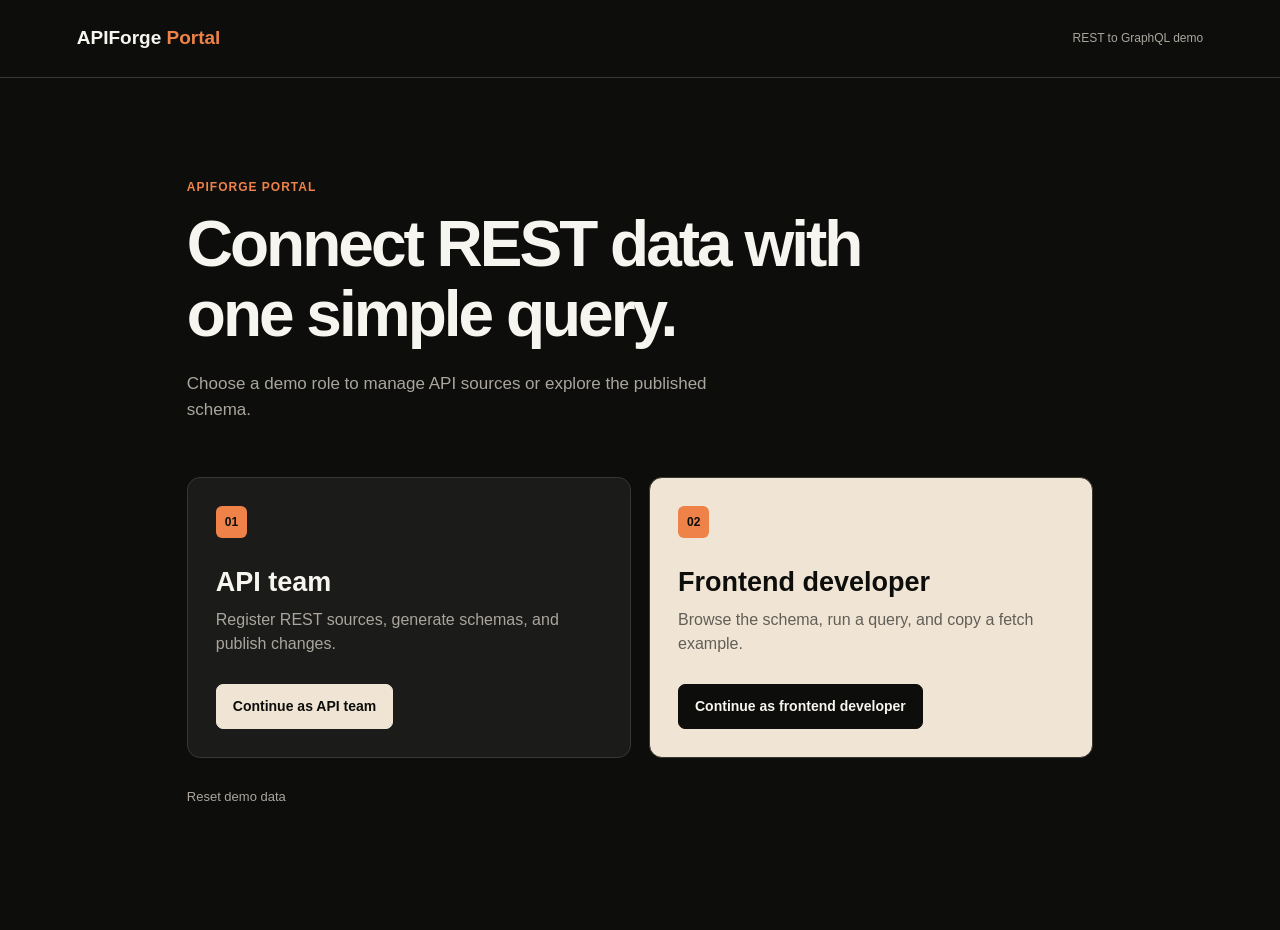
==== index.html @ 9990972a "Build APIForge Portal and query playground Add source management, schema publishing, and the REST qu" ====
<!DOCTYPE html>
<html lang="en">

<head>
    <!-- Basic page information and the shared beginner CSS file. -->
    <meta charset="UTF-8">
    <meta name="viewport" content="width=device-width, initial-scale=1.0">
    <title>APIForge Portal</title>
    <link rel="stylesheet" href="index.css?v=9">
</head>

<body class="login-page" data-page="login">
    <!-- Small brand header for the demo login screen. -->
    <header class="simple-header">
        <a class="logo" href="index.html">APIForge <span>Portal</span></a>
        <span class="header-note">REST to GraphQL demo</span>
    </header>

    <!-- Main role picker screen. -->
    <main class="login-main">
        <!-- Short product introduction. -->
        <section class="login-intro">
            <p class="page-label">APIForge Portal</p>
            <h1>Connect REST data with one simple query.</h1>
            <p>Choose a demo role to manage API sources or explore the published schema.</p>
        </section>

        <!-- These two cards are the two users described in the PRD. -->
        <section class="role-cards" aria-label="Choose a demo role">
            <!-- API team role card. -->
            <article class="role-card">
                <span class="card-number">01</span>
                <h2>API team</h2>
                <p>Register REST sources, generate schemas, and publish changes.</p>
                <button class="button" type="button" data-role="api">Continue as API team</button>
            </article>

            <!-- Frontend developer role card. -->
            <article class="role-card light-card">
                <span class="card-number">02</span>
                <h2>Frontend developer</h2>
                <p>Browse the schema, run a query, and copy a fetch example.</p>
                <button class="button dark-button" type="button" data-role="frontend">Continue as frontend developer</button>
            </article>
        </section>

        <!-- Reset is useful during a classroom demonstration. -->
        <button class="text-button" type="button" data-reset>Reset demo data</button>
        <p class="form-message" id="login-message" role="status" aria-live="polite" aria-atomic="true"></p>
    </main>

    <!-- The shared JavaScript starts the demo session after a role is selected. -->
    <script type="module" src="js/app.js?v=7"></script>
</body>

</html>
---- index.css ----
/* APIForge Portal uses simple CSS so every part is easy to explain. */

/* These colors are reused throughout the project. */
/* These named colors keep repeated values easy to change in one place. */
:root {
    --background: #0d0d0c;
    --surface: #1b1b19;
    --surface-light: #f0e5d4;
    --border: #3a3732;
    --text: #f7f5ef;
    --muted: #aaa69e;
    --orange: #ee8248;
    --green: #83bd86;
    --red: #e37c73;
    --panel-padding: 20px;
    --panel-gap: 16px;
}

/* Resets browser spacing and makes width calculations easier. */
* {
    box-sizing: border-box;
    margin: 0;
    padding: 0;
}

/* Sets the main background, text color, font, and line spacing. */
body {
    background: var(--background);
    color: var(--text);
    font-family: Arial, sans-serif;
    line-height: 1.5;
}

/* Removes the default underline from links. */
a {
    color: inherit;
    text-decoration: none;
}

/* Gives headings a simple and consistent type style. */
h1,
h2,
h3 {
    line-height: 1.1;
}

/* Makes buttons and form controls use the same font as the page. */
button,
input,
select,
textarea {
    font: inherit;
}

/* Makes keyboard focus easy to see. */
a:focus,
button:focus-visible,
input:focus,
select:focus,
textarea:focus {
    outline: 2px solid var(--orange);
    outline-offset: 3px;
}

/* Styles the brand name used in every header and sidebar. */
.logo {
    font-size: 19px;
    font-weight: bold;
}

/* Uses orange for the important brand word. */
.logo span,
.page-label,
.url,
.accent-text {
    color: var(--orange);
}

/* Styles the reusable cream action button. */
.button {
    background: var(--surface-light);
    border: 1px solid var(--surface-light);
    border-radius: 7px;
    color: var(--background);
    cursor: pointer;
    display: inline-block;
    font-size: 14px;
    font-weight: bold;
    padding: 11px 16px;
    text-align: center;
}

/* Changes the main button color when the user hovers over it. */
.button:hover {
    background: var(--orange);
    border-color: var(--orange);
}

/* Shows that an action is waiting for a result and cannot be repeated yet. */
.button:disabled {
    cursor: wait;
    opacity: 0.65;
}

/* Uses a dark button on a light card. */
.dark-button {
    background: var(--background);
    border-color: var(--background);
    color: var(--text);
}

/* Gives a secondary action a clear border without making it bright. */
.secondary-button {
    background: transparent;
    border-color: var(--border);
    color: var(--text);
}

/* Styles small links that do not need a filled button. */
.text-button {
    background: none;
    border: 0;
    color: var(--muted);
    cursor: pointer;
    font-size: 13px;
    padding: 4px 0;
}

/* Makes a text button orange when hovered. */
.text-button:hover {
    color: var(--orange);
}

/* Keeps two or more buttons on one line when there is room. */
.button-row {
    align-items: center;
    display: flex;
    flex-wrap: wrap;
    gap: 12px;
}

/* Styles the small orange label above main headings. */
.page-label {
    font-size: 12px;
    font-weight: bold;
    letter-spacing: 1px;
    margin-bottom: 13px;
    text-transform: uppercase;
}

/* Styles quiet supporting text used across the app. */
.small-text,
.header-note,
.sidebar-label {
    color: var(--muted);
    font-size: 12px;
}

/* Login screen */

/* Places the small login header at the top of the page. */
.simple-header {
    align-items: center;
    border-bottom: 1px solid var(--border);
    display: flex;
    justify-content: space-between;
    padding: 24px 6%;
}

/* Centers the login content and gives it comfortable space. */
.login-main {
    margin: auto;
    max-width: 1060px;
    padding: 100px 6% 120px;
}

/* Limits the login heading width for easy reading. */
.login-intro {
    max-width: 700px;
}

/* Styles the main login heading. */
.login-intro h1 {
    font-size: 64px;
    letter-spacing: -3px;
    margin-bottom: 22px;
}

/* Styles the login description. */
.login-intro > p:last-child {
    color: var(--muted);
    font-size: 17px;
    max-width: 560px;
}

/* Places the role cards next to each other. */
.role-cards {
    display: flex;
    gap: 18px;
    margin-top: 55px;
}

/* Styles each role card. */
.role-card {
    background: var(--surface);
    border: 1px solid var(--border);
    border-radius: 13px;
    padding: 28px;
    width: 50%;
}

/* Shows the light card variation for the second role. */
.light-card {
    background: var(--surface-light);
    color: var(--background);
}

/* Styles the small number on a role card. */
.card-number {
    background: var(--orange);
    border-radius: 6px;
    color: var(--background);
    display: inline-block;
    font-size: 12px;
    font-weight: bold;
    padding: 7px 9px;
}

/* Styles each role title. */
.role-card h2 {
    font-size: 27px;
    margin: 30px 0 10px;
}

/* Styles each role description. */
.role-card p {
    color: var(--muted);
    margin-bottom: 28px;
    min-height: 48px;
}

/* Makes description text readable on the light card. */
.light-card p {
    color: #625e57;
}

/* Places the reset link below the role cards. */
.login-main > .text-button {
    margin-top: 25px;
}

/* Gives form actions a clear place to show what happened. */
.form-message {
    font-size: 13px;
}

/* Keeps empty message areas out of the layout until needed. */
.form-message:empty {
    position: absolute;
}

/* Uses green for a completed action. */
.form-message.success {
    color: var(--green);
}

/* Uses red for an action the user needs to correct or retry. */
.form-message.error {
    color: var(--red);
}

/* Uses orange while an action is in progress or needs attention. */
.form-message.info {
    color: var(--orange);
}

/* Gives the query result a readable state label. */
.response-status {
    white-space: nowrap;
}

.response-status.success {
    color: var(--green);
}

.response-status.error {
    color: var(--red);
}

.response-status.warning,
.response-status.running {
    color: var(--orange);
}

/* App shell */

/* Places the sidebar and page content next to each other. */
.app-page {
    display: flex;
    min-height: 100vh;
}

/* Creates the fixed-width left sidebar. */
.sidebar {
    align-self: flex-start;
    border-right: 1px solid var(--border);
    display: flex;
    flex-direction: column;
    height: 100dvh;
    flex-shrink: 0;
    overflow: hidden;
    position: sticky;
    top: 0;
    transition: width 300ms cubic-bezier(.2, .85, .3, 1.06);
    width: 230px;
}

.sidebar-content {
    display: flex;
    flex: 1;
    flex-direction: column;
    min-height: 0;
    padding: 24px 18px 16px;
    width: 230px;
}

.sidebar-content .logo {
    align-self: flex-start;
    font-size: 16px;
    margin-right: 36px;
    white-space: nowrap;
}

.sidebar-toggle {
    background: var(--surface);
    border: 1px solid var(--border);
    border-radius: 6px;
    color: var(--muted);
    cursor: pointer;
    height: 34px;
    position: absolute;
    right: 15px;
    top: 18px;
    width: 34px;
    z-index: 1;
}

.sidebar-toggle svg {
    vertical-align: middle;
}

.sidebar-toggle:hover {
    color: var(--text);
}

.sidebar.collapsed {
    width: 66px;
}

.sidebar.collapsed .sidebar-content {
    visibility: hidden;
}

.side-nav [hidden] {
    display: none;
}

/* The selected role is plain text under the product name. */
.sidebar-role {
    color: var(--muted);
    font-size: 12px;
    margin-top: 4px;
}

/* Separates the page links from the logo. */
.side-nav {
    display: flex;
    flex-direction: column;
    gap: 4px;
    margin: 20px 0 12px;
    overflow-y: auto;
}

/* Labels the two navigation groups without making them interactive. */
.nav-group-label {
    color: var(--muted);
    font-size: 10px;
    letter-spacing: 1px;
    margin: 8px 12px 2px;
    text-transform: uppercase;
}

/* Styles each sidebar link. */
.side-nav a {
    align-items: center;
    border: 1px solid transparent;
    border-radius: 7px;
    color: var(--muted);
    display: flex;
    font-size: 14px;
    gap: 11px;
    min-height: 42px;
    padding: 9px 12px;
}

.side-nav a span {
    white-space: nowrap;
}

/* Highlights the current page and hovered links. */
.side-nav a:hover,
.side-nav a.active {
    background: var(--surface);
    border-color: var(--border);
    color: var(--text);
}

/* Keeps the simple page icons the same size and stroke weight. */
.nav-icon {
    flex: 0 0 18px;
    height: 18px;
    width: 18px;
}

.side-nav a.active .nav-icon,
.side-nav a:hover .nav-icon {
    color: var(--orange);
}

/* Pushes user controls to the bottom of the sidebar. */
.sidebar-bottom {
    border-top: 1px solid var(--border);
    margin-top: auto;
    padding-top: 8px;
}

/* Adds space between the user name and small actions. */
.sidebar-bottom .text-button,
.back-link {
    display: block;
    margin-top: 10px;
}

/* Styles the back link used by editor pages. */
.back-link {
    color: var(--muted);
    font-size: 13px;
}

/* Changes the back link color on hover. */
.back-link:hover {
    color: var(--text);
}

/* Gives every app page a readable maximum width. */
.page-content {
    margin: 0 auto;
    max-width: 1160px;
    min-width: 0;
    padding: 32px 32px 56px;
    width: 100%;
}

/* Keeps form pages narrower than data-heavy pages. */
.narrow-content {
    max-width: 1050px;
}

/* Aligns a page title and its main action. */
.page-heading,
.section-heading-row {
    align-items: center;
    display: flex;
    justify-content: space-between;
    gap: 12px;
}

/* Adds space below each page heading. */
.page-heading {
    margin-bottom: 24px;
}

.page-heading > .button {
    flex-shrink: 0;
}

/* Reduces the heading space on the endpoint editor. */
.compact-heading {
    margin-top: 25px;
}

/* Styles large page headings. */
.page-heading h1 {
    font-size: 36px;
    letter-spacing: -1.5px;
    margin-bottom: 10px;
}

/* Styles page heading descriptions. */
.page-heading p:last-child {
    color: var(--muted);
    max-width: 620px;
}

/* Search box */

/* Styles the reusable search field. */
.search-box {
    align-items: center;
    border: 1px solid var(--border);
    border-radius: 7px;
    color: var(--muted);
    display: flex;
    gap: 8px;
    margin-bottom: 28px;
    max-width: 430px;
    padding: 12px;
}

/* Makes the search symbol easy to see. */
.search-box span {
    font-size: 20px;
}

/* Makes the search input fill the box. */
.search-box input {
    background: transparent;
    border: 0;
    color: var(--text);
    outline: 0;
    width: 100%;
}

/* Keeps the search hint muted. */
.search-box input::placeholder {
    color: var(--muted);
}

/* Source cards */

/* Places registered sources in a simple responsive grid. */
.source-grid {
    display: grid;
    gap: var(--panel-gap);
    grid-template-columns: repeat(2, minmax(0, 1fr));
}

/* Styles one source card. */
.source-card {
    background: var(--surface);
    border: 1px solid var(--border);
    border-radius: 12px;
    min-width: 0;
    overflow-wrap: anywhere;
    padding: var(--panel-padding);
}

/* Highlights a source card on hover. */
.source-card:hover,
.version-card:hover,
.explorer-type:hover,
.saved-item:hover {
    border-color: var(--orange);
}

/* Aligns the source icon and sample label. */
.source-top,
.source-info {
    align-items: center;
    display: flex;
    justify-content: space-between;
}

/* Styles the source letter icon. */
.source-icon {
    align-items: center;
    background: var(--orange);
    border-radius: 7px;
    color: var(--background);
    display: flex;
    font-weight: bold;
    height: 38px;
    justify-content: center;
    width: 38px;
}

/* Styles quiet source status text. */
.sample {
    color: var(--muted);
    font-size: 12px;
}

/* Styles the source name. */
.source-card h2 {
    font-size: 24px;
    margin: 16px 0 4px;
}

/* Styles the source URL. */
.source-card .url {
    font-size: 14px;
}

/* Shows endpoint count and source mode. */
.source-info {
    border-top: 1px solid var(--border);
    color: var(--muted);
    font-size: 12px;
    gap: 14px;
    justify-content: flex-start;
    margin-top: 16px;
    padding-top: 12px;
}

/* Keeps source actions aligned at the bottom of a card. */
.source-actions {
    display: flex;
    flex-wrap: wrap;
    gap: 12px;
    margin-top: 16px;
}

/* Empty messages are quiet but still visible. */
.empty-message {
    color: var(--muted);
    font-size: 14px;
    margin-top: 8px;
}

/* Forms and code panels */

/* Styles a reusable content card for forms and tables. */
.form-card,
.code-card,
.version-card,
.explorer-type,
.saved-item {
    background: var(--surface);
    border: 1px solid var(--border);
    border-radius: 12px;
    margin-top: var(--panel-gap);
    min-width: 0;
    padding: var(--panel-padding);
}

/* Styles headings inside cards. */
.form-card h2,
.code-card h2 {
    font-size: 20px;
    margin-bottom: 12px;
}

.section-heading-row {
    margin-bottom: 12px;
}

.section-heading-row h2 {
    margin-bottom: 0;
}

#source-form > button,
#endpoint-form > .button-row,
.form-card > .form-message:not(:empty) {
    margin-top: 12px;
}

/* Creates a two-column form on wide screens. */
.form-grid {
    display: grid;
    gap: 17px;
    grid-template-columns: repeat(2, minmax(0, 1fr));
    margin-bottom: 17px;
}

/* Creates three small columns for endpoint details. */
.three-columns {
    grid-template-columns: 130px 1fr 1fr;
}

/* Styles labels and places their controls below them. */
label {
    color: var(--muted);
    display: block;
    font-size: 13px;
}

/* Styles text inputs, selects, and textareas. */
input,
select,
textarea {
    background: #11110f;
    border: 1px solid var(--border);
    border-radius: 6px;
    color: var(--text);
    display: block;
    margin-top: 7px;
    padding: 11px;
    width: 100%;
}

/* Lets users type larger JSON and GraphQL examples. */
textarea,
pre {
    font-family: "Courier New", monospace;
}

textarea {
    resize: vertical;
}

/* Keeps code blocks scrollable instead of breaking the layout. */
pre {
    background: #11110f;
    border: 1px solid var(--border);
    border-radius: 7px;
    color: #e8dfd1;
    line-height: 1.55;
    max-height: 520px;
    overflow: auto;
    padding: 18px;
    white-space: pre-wrap;
}

/* Makes the JSON and SDL cards share the available width. */
.two-column {
    display: grid;
    gap: var(--panel-gap);
    grid-template-columns: repeat(2, minmax(0, 1fr));
}

/* Shows small notes below a card title. */
.note-list {
    color: var(--muted);
    display: grid;
    gap: 8px;
    padding-left: 20px;
}

/* Gives each endpoint row a clear border. */
.endpoint-row,
.saved-item,
.call-row,
.control-row {
    border-bottom: 1px solid var(--border);
    padding: 14px 0;
}

/* Removes the bottom line from the last simple row. */
.endpoint-row:last-child,
.call-row:last-child,
.control-row:last-child {
    border-bottom: 0;
}

/* Aligns endpoint details and its edit button. */
.endpoint-row,
.saved-item,
.call-row {
    align-items: center;
    display: flex;
    gap: 15px;
    justify-content: space-between;
}

/* Styles endpoint method labels. */
.method {
    color: var(--green);
    font-size: 12px;
    font-weight: bold;
    min-width: 42px;
}

/* Makes endpoint path and resource text readable. */
.endpoint-details,
.saved-details {
    flex: 1;
    min-width: 0;
    overflow-wrap: anywhere;
}

.saved-item {
    padding: 12px;
}

/* Styles smaller endpoint information. */
.endpoint-details p,
.saved-details p {
    color: var(--muted);
    font-size: 12px;
    margin-top: 3px;
}

/* Displays schema review controls as simple rows. */
.type-control {
    border-top: 1px solid var(--border);
    padding: 18px 0;
}

/* Styles the type name in the review list. */
.type-control h3 {
    color: var(--orange);
    font-size: 16px;
    margin-bottom: 8px;
}

/* Aligns a field name, type, and actions. */
.control-row {
    align-items: center;
    display: flex;
    gap: 12px;
}

/* Lets the field name use most of the row. */
.control-row strong {
    flex: 1;
}

/* Styles hidden fields without deleting them from the review. */
.hidden-field {
    color: var(--muted);
    text-decoration: line-through;
}

/* Version cards */

/* Aligns version number and date. */
.version-card header {
    align-items: center;
    display: flex;
    flex-wrap: wrap;
    gap: 8px;
    justify-content: space-between;
}

/* Styles the version title. */
.version-card h2 {
    font-size: 23px;
}

/* Styles the version date. */
.version-date {
    color: var(--muted);
    font-size: 12px;
}

/* Styles the list of version changes. */
.change-list {
    color: var(--muted);
    display: grid;
    gap: 8px;
    margin-top: 20px;
    padding-left: 20px;
}

/* Explorer */

/* Gives each type its own readable section. */
.explorer-type {
    padding: 0;
    overflow: hidden;
}

/* Styles the type heading strip. */
.type-heading {
    align-items: center;
    background: #151513;
    display: flex;
    justify-content: space-between;
    padding: 18px 22px;
}

/* Styles the field table header and rows. */
.field-row {
    align-items: center;
    border-top: 1px solid var(--border);
    display: grid;
    gap: 15px;
    grid-template-columns: minmax(0, 1fr) minmax(0, 1fr) minmax(0, 1.4fr) auto;
    overflow-wrap: anywhere;
    padding: 12px var(--panel-padding);
}

/* Styles muted field information. */
.field-row span {
    color: var(--muted);
    font-size: 13px;
}

/* Playground */

.playground-heading {
    align-items: center;
    border-bottom: 1px solid var(--border);
    margin-bottom: 24px;
    padding-bottom: 20px;
}

.playground-heading h1 {
    font-size: 36px;
    letter-spacing: -1px;
    margin-bottom: 6px;
}

/* Places the query editor beside its response. */
.playground-grid {
    display: grid;
    gap: var(--panel-gap);
    grid-template-columns: repeat(2, minmax(0, 1fr));
}

.response-card {
    display: flex;
    flex-direction: column;
}

/* Keeps the query card aligned with the response card. */
.query-card,
.response-card {
    margin-top: 0;
}

/* Gives the query textarea a code-editor look without advanced CSS. */
.query-editor,
#query-response {
    background: #11110f;
    font-size: 14px;
    height: 300px;
    line-height: 1.55;
    margin-top: 0;
    padding: 12px;
}

#query-response {
    flex: 1 1 300px;
    max-height: none;
    overflow-wrap: anywhere;
}

#query-response .json-output {
    white-space: pre;
    overflow-wrap: normal;
}

.json-key {
    color: #a5c6fb;
}

.json-string {
    color: #a6d3a0;
}

.json-number {
    color: #e9bd87;
}

.json-literal {
    color: #d0b5ed;
}

.query-card button[type="submit"] {
    transition: background-color 120ms, transform 120ms;
}

.query-card button[type="submit"]:active:not(:disabled) {
    background: #d6bd9e;
    box-shadow: inset 0 2px 3px #0004;
    transform: translateY(2px);
}

.query-card input:focus,
.query-editor:focus {
    outline: 1px solid #858580;
    outline-offset: 1px;
}

/* Separates the query actions from the text editor. */
.query-card .button-row {
    margin-top: 12px;
}

/* Gives the secondary copy action its own row below the main buttons. */
.query-secondary-actions {
    margin-top: 12px;
}

/* Keeps the gateway note and result message away from the buttons. */
.query-card > .form-message:not(:empty),
#save-query-fields {
    margin-top: 8px;
}

/* Styles REST call details. */
.call-row {
    align-items: flex-start;
    flex-wrap: wrap;
}

.call-row:first-child {
    padding-top: 0;
}

.call-row:last-child {
    padding-bottom: 0;
}

.call-row > div {
    min-width: 0;
}

.call-request {
    align-items: baseline;
    display: flex;
    gap: 10px;
    margin-bottom: 3px;
}

.call-request code {
    color: #dce4f0;
    overflow-wrap: anywhere;
}

.call-separator {
    color: var(--muted);
}

.call-param {
    color: #a5c6fb;
}

.call-value {
    color: #e9bd87;
}

/* Styles successful and fallback call labels. */
.call-status {
    color: var(--green);
    font-size: 12px;
}

/* Tables */

/* Allows a wide table to scroll on a phone. */
.table-wrap {
    overflow-x: auto;
}

/* Makes the history table use all available space. */
table {
    border-collapse: collapse;
    min-width: 600px;
    width: 100%;
}

/* Styles table headings and cells. */
th,
td {
    border-bottom: 1px solid var(--border);
    padding: 14px 10px;
    text-align: left;
}

/* Keeps table headings quiet. */
th {
    color: var(--muted);
    font-size: 12px;
    font-weight: normal;
}

/* Small responsive layout */

/* Uses one column when there is not enough room for side-by-side panels. */
@media (max-width: 900px) {
    /* Turns the sidebar into a top navigation bar. */
    .app-page {
        display: block;
    }

    /* Reduces the sidebar height on tablets. */
    .sidebar,
    .sidebar.collapsed {
        border-bottom: 1px solid var(--border);
        border-right: 0;
        height: auto;
        min-height: auto;
        position: relative;
        width: 100%;
    }

    .sidebar-content {
        padding: 20px 16px 12px;
        width: 100%;
    }

    .sidebar.collapsed .sidebar-content {
        height: 82px;
        overflow: hidden;
    }

    /* Places the page links in a row on tablets. */
    .side-nav {
        flex-direction: row;
        flex-wrap: wrap;
        margin: 12px 0 8px;
    }

    .side-nav a {
        gap: 6px;
        min-height: 38px;
        padding: 6px 8px;
    }

    .nav-group-label {
        display: none;
    }

    /* Puts the user controls below the links. */
    .sidebar-bottom {
        align-items: center;
        display: flex;
        gap: 16px;
        margin-top: 0;
    }

    .sidebar-bottom .text-button,
    .sidebar-bottom .back-link {
        margin-top: 0;
    }

    /* Stacks the main product panels. */
    .two-column,
    .playground-grid,
    .source-grid {
        grid-template-columns: 1fr;
    }
}

@media (prefers-reduced-motion: reduce) {
    .sidebar,
    .query-card button[type="submit"] {
        transition: none;
    }

    .query-card button[type="submit"]:active:not(:disabled) {
        transform: none;
    }
}

/* Phone layout: stack cards and reduce text sizes. */
@media (max-width: 600px) {
    :root {
        --panel-padding: 16px;
        --panel-gap: 12px;
    }

    /* Reduces page padding on small screens. */
    .page-content,
    .login-main {
        padding-left: 16px;
        padding-right: 16px;
    }

    .page-content {
        padding-top: 24px;
    }

    /* Allows headings and actions to wrap naturally. */
    .page-heading,
    .simple-header {
        align-items: flex-start;
        flex-direction: column;
    }

    /* Makes the login heading fit a phone. */
    .login-intro h1 {
        font-size: 45px;
        letter-spacing: -2px;
    }

    /* Stacks the role cards. */
    .role-cards,
    .form-grid {
        flex-direction: column;
        grid-template-columns: 1fr;
    }

    /* Makes each role card use the full width. */
    .role-card {
        width: 100%;
    }

    /* Makes page headings smaller on phones. */
    .page-heading h1 {
        font-size: 30px;
    }

    /* Stacks endpoint row information when necessary. */
    .endpoint-row,
    .saved-item {
        align-items: flex-start;
        flex-wrap: wrap;
    }

    /* Gives each field row fewer columns on phones. */
    .field-row {
        grid-template-columns: repeat(2, minmax(0, 1fr));
    }

    /* Makes the last field detail use the whole row. */
    .field-row span:nth-child(3) {
        grid-column: 1 / -1;
    }

    /* Lets the endpoint form use one column on phones. */
    .three-columns {
        grid-template-columns: 1fr;
    }

    /* Keeps schema review rows readable on phones. */
    .control-row {
        align-items: flex-start;
        flex-wrap: wrap;
    }
}
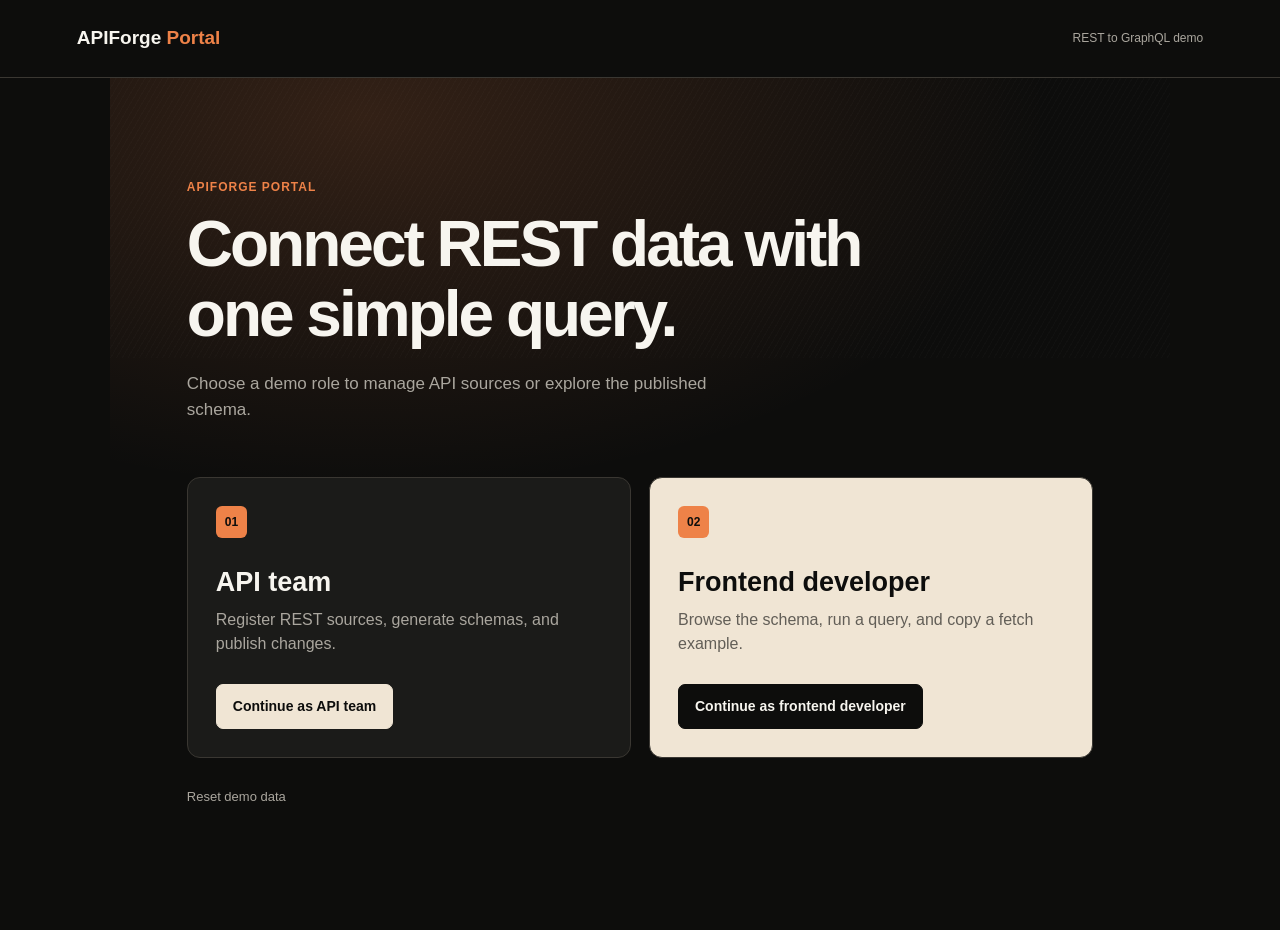
==== commit f9e63eb0: "Add a subtle glow to the landing page" ====
--- a/index.html
+++ b/index.html
@@ -6,7 +6,7 @@
     <meta charset="UTF-8">
     <meta name="viewport" content="width=device-width, initial-scale=1.0">
     <title>APIForge Portal</title>
-    <link rel="stylesheet" href="index.css?v=9">
+    <link rel="stylesheet" href="index.css?v=10">
 </head>
 
 <body class="login-page" data-page="login">
--- a/index.css
+++ b/index.css
@@ -169,6 +169,10 @@
 
 /* Centers the login content and gives it comfortable space. */
 .login-main {
+    /* Warm light at the top with a faint texture underneath. */
+    background:
+        radial-gradient(ellipse at 24% 8%, #ee82482b, transparent 60%) top / 100% 480px no-repeat,
+        repeating-linear-gradient(120deg, #ffffff04 0 1px, transparent 1px 5px) top / 100% 280px no-repeat;
     margin: auto;
     max-width: 1060px;
     padding: 100px 6% 120px;
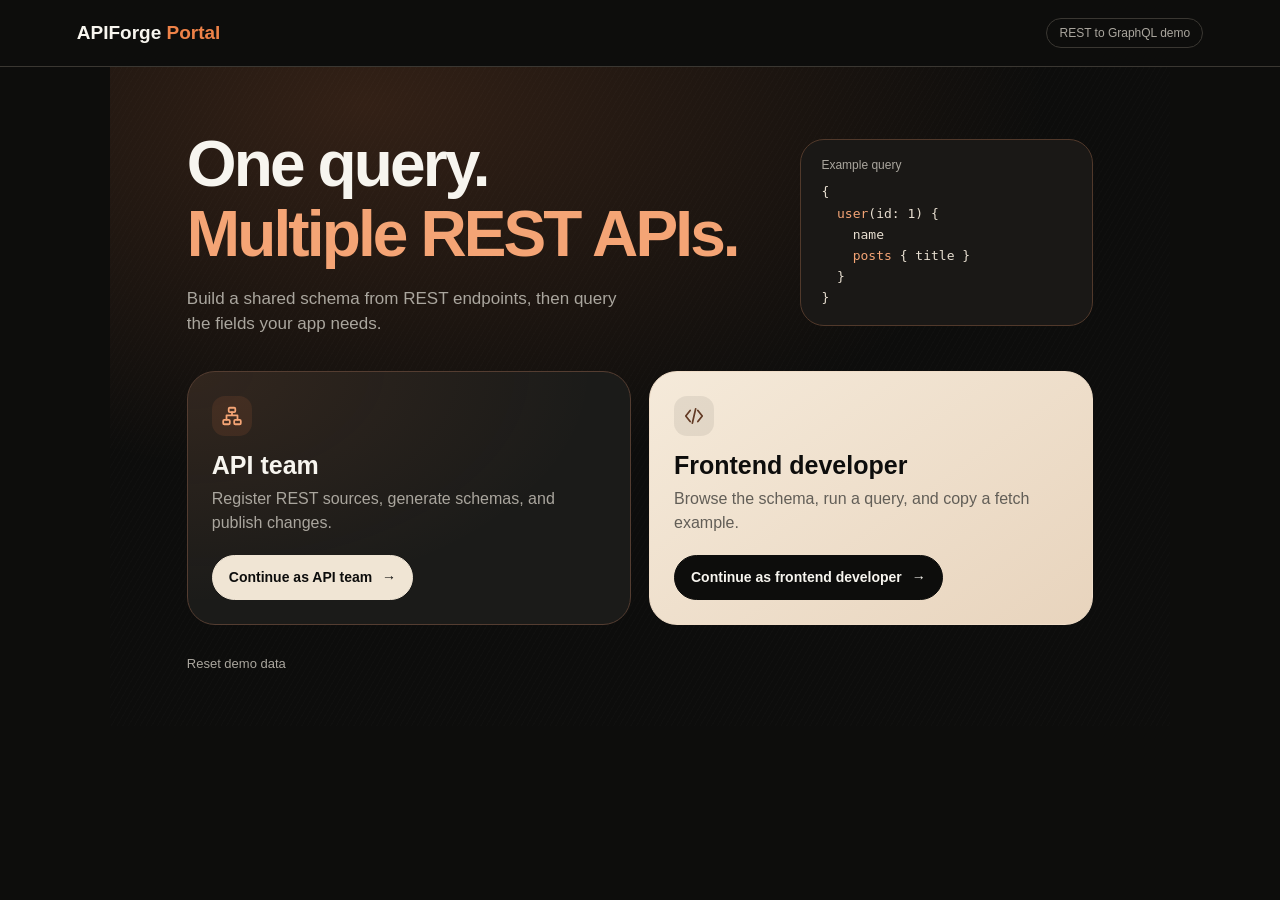
==== commit 6925ee98: "Refine landing hero and role cards" ====
--- a/index.html
+++ b/index.html
@@ -6,7 +6,7 @@
     <meta charset="UTF-8">
     <meta name="viewport" content="width=device-width, initial-scale=1.0">
     <title>APIForge Portal</title>
-    <link rel="stylesheet" href="index.css?v=10">
+    <link rel="stylesheet" href="index.css?v=11">
 </head>
 
 <body class="login-page" data-page="login">
@@ -20,27 +20,37 @@
     <main class="login-main">
         <!-- Short product introduction. -->
         <section class="login-intro">
-            <p class="page-label">APIForge Portal</p>
-            <h1>Connect REST data with one simple query.</h1>
-            <p>Choose a demo role to manage API sources or explore the published schema.</p>
+            <div>
+                <h1>One query.<br><span>Multiple REST APIs.</span></h1>
+                <p>Build a shared schema from REST endpoints, then query the fields your app needs.</p>
+            </div>
+            <figure class="hero-example">
+                <figcaption>Example query</figcaption>
+                <pre><code>{
+  <span>user</span>(id: 1) {
+    name
+    <span>posts</span> { title }
+  }
+}</code></pre>
+            </figure>
         </section>
 
         <!-- These two cards are the two users described in the PRD. -->
         <section class="role-cards" aria-label="Choose a demo role">
             <!-- API team role card. -->
             <article class="role-card">
-                <span class="card-number">01</span>
+                <svg class="role-icon" aria-hidden="true"><use href="nav-icons.svg#schema"></use></svg>
                 <h2>API team</h2>
                 <p>Register REST sources, generate schemas, and publish changes.</p>
-                <button class="button" type="button" data-role="api">Continue as API team</button>
+                <button class="button" type="button" data-role="api">Continue as API team <span aria-hidden="true">→</span></button>
             </article>
 
             <!-- Frontend developer role card. -->
             <article class="role-card light-card">
-                <span class="card-number">02</span>
+                <svg class="role-icon" aria-hidden="true"><use href="nav-icons.svg#playground"></use></svg>
                 <h2>Frontend developer</h2>
                 <p>Browse the schema, run a query, and copy a fetch example.</p>
-                <button class="button dark-button" type="button" data-role="frontend">Continue as frontend developer</button>
+                <button class="button dark-button" type="button" data-role="frontend">Continue as frontend developer <span aria-hidden="true">→</span></button>
             </article>
         </section>
 
--- a/index.css
+++ b/index.css
@@ -164,7 +164,13 @@
     border-bottom: 1px solid var(--border);
     display: flex;
     justify-content: space-between;
-    padding: 24px 6%;
+    padding: 18px 6%;
+}
+
+.simple-header .header-note {
+    border: 1px solid var(--border);
+    border-radius: 999px;
+    padding: 5px 12px;
 }
 
 /* Centers the login content and gives it comfortable space. */
@@ -172,75 +178,125 @@
     /* Warm light at the top with a faint texture underneath. */
     background:
         radial-gradient(ellipse at 24% 8%, #ee82482b, transparent 60%) top / 100% 480px no-repeat,
-        repeating-linear-gradient(120deg, #ffffff04 0 1px, transparent 1px 5px) top / 100% 280px no-repeat;
+        repeating-linear-gradient(120deg, #ffffff03 0 1px, transparent 1px 5px);
     margin: auto;
     max-width: 1060px;
-    padding: 100px 6% 120px;
-}
-
-/* Limits the login heading width for easy reading. */
+    padding: 62px 6% 48px;
+}
+
+/* Keeps the example beside the introduction when there is room. */
 .login-intro {
-    max-width: 700px;
+    align-items: center;
+    display: grid;
+    gap: 28px;
+    grid-template-columns: minmax(0, 2fr) minmax(0, 1fr);
 }
 
 /* Styles the main login heading. */
 .login-intro h1 {
-    font-size: 64px;
-    letter-spacing: -3px;
-    margin-bottom: 22px;
+    font-size: clamp(36px, 5.7vw, 64px);
+    letter-spacing: -0.045em;
+    margin-bottom: 16px;
+}
+
+.login-intro h1 span {
+    color: #f4a475;
 }
 
 /* Styles the login description. */
-.login-intro > p:last-child {
+.login-intro p {
     color: var(--muted);
     font-size: 17px;
-    max-width: 560px;
+    max-width: 440px;
+}
+
+.hero-example {
+    background: #1a1816;
+    border: 1px solid #51392b;
+    border-radius: 24px;
+    min-width: 0;
+    padding: 16px 20px;
+}
+
+.hero-example figcaption {
+    color: var(--muted);
+    font-size: 12px;
+    margin-bottom: 8px;
+}
+
+.hero-example pre {
+    background: none;
+    border: 0;
+    font-size: 13px;
+    padding: 0;
+    white-space: pre;
+}
+
+.hero-example code span {
+    color: #f4a475;
 }
 
 /* Places the role cards next to each other. */
 .role-cards {
     display: flex;
     gap: 18px;
-    margin-top: 55px;
+    margin-top: 34px;
 }
 
 /* Styles each role card. */
 .role-card {
-    background: var(--surface);
-    border: 1px solid var(--border);
-    border-radius: 13px;
-    padding: 28px;
-    width: 50%;
+    background: radial-gradient(ellipse at top left, #ee82481c, transparent 65%), var(--surface);
+    border: 1px solid #543d31;
+    border-radius: 28px;
+    display: flex;
+    flex: 1;
+    flex-direction: column;
+    min-width: 0;
+    padding: 24px;
 }
 
 /* Shows the light card variation for the second role. */
 .light-card {
-    background: var(--surface-light);
+    background: linear-gradient(145deg, #f5eada, #e8d4bd);
+    border-color: #f0ddc8;
     color: var(--background);
 }
 
-/* Styles the small number on a role card. */
-.card-number {
-    background: var(--orange);
-    border-radius: 6px;
-    color: var(--background);
-    display: inline-block;
-    font-size: 12px;
-    font-weight: bold;
-    padding: 7px 9px;
+.role-icon {
+    background: #ee82481a;
+    border-radius: 13px;
+    color: #f4a475;
+    height: 40px;
+    padding: 9px;
+    width: 40px;
+}
+
+.light-card .role-icon {
+    background: #0d0d0c12;
+    color: #633b25;
 }
 
 /* Styles each role title. */
 .role-card h2 {
-    font-size: 27px;
-    margin: 30px 0 10px;
+    font-size: 25px;
+    margin: 16px 0 8px;
 }
 
 /* Styles each role description. */
 .role-card p {
     color: var(--muted);
-    margin-bottom: 28px;
-    min-height: 48px;
+    margin-bottom: 20px;
+}
+
+.role-card .button {
+    align-self: flex-start;
+    border-radius: 999px;
+    margin-top: auto;
+    text-align: left;
+}
+
+.role-card .button span {
+    margin-left: 6px;
 }
 
 /* Makes description text readable on the light card. */
@@ -1174,10 +1230,17 @@
         flex-direction: column;
     }
 
-    /* Makes the login heading fit a phone. */
-    .login-intro h1 {
-        font-size: 45px;
-        letter-spacing: -2px;
+    .login-main {
+        padding-top: 30px;
+    }
+
+    .login-intro {
+        gap: 18px;
+        grid-template-columns: minmax(0, 1fr);
+    }
+
+    .role-cards {
+        margin-top: 20px;
     }
 
     /* Stacks the role cards. */
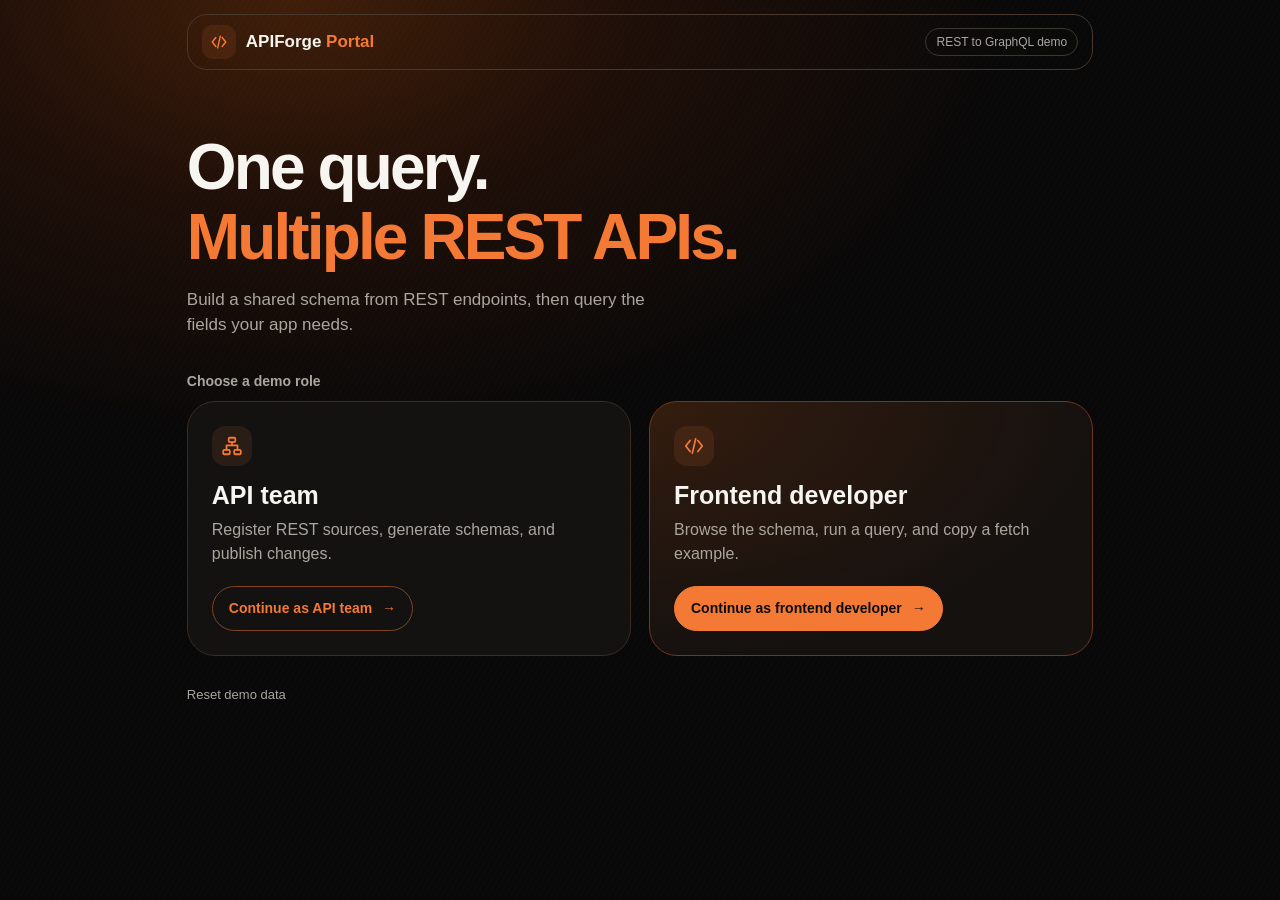
==== commit 99ed5681: "Polish landing page colors and hierarchy" ====
--- a/index.html
+++ b/index.html
@@ -6,51 +6,46 @@
     <meta charset="UTF-8">
     <meta name="viewport" content="width=device-width, initial-scale=1.0">
     <title>APIForge Portal</title>
-    <link rel="stylesheet" href="index.css?v=11">
+    <link rel="stylesheet" href="index.css?v=20">
 </head>
 
 <body class="login-page" data-page="login">
     <!-- Small brand header for the demo login screen. -->
     <header class="simple-header">
-        <a class="logo" href="index.html">APIForge <span>Portal</span></a>
-        <span class="header-note">REST to GraphQL demo</span>
+        <div class="header-bar">
+            <a class="logo" href="index.html">
+                <svg class="brand-mark" width="34" height="34" aria-hidden="true"><use href="nav-icons.svg#playground"></use></svg>
+                <strong>APIForge <span>Portal</span></strong>
+            </a>
+            <span class="header-note">REST to GraphQL demo</span>
+        </div>
     </header>
 
     <!-- Main role picker screen. -->
     <main class="login-main">
         <!-- Short product introduction. -->
         <section class="login-intro">
-            <div>
-                <h1>One query.<br><span>Multiple REST APIs.</span></h1>
-                <p>Build a shared schema from REST endpoints, then query the fields your app needs.</p>
-            </div>
-            <figure class="hero-example">
-                <figcaption>Example query</figcaption>
-                <pre><code>{
-  <span>user</span>(id: 1) {
-    name
-    <span>posts</span> { title }
-  }
-}</code></pre>
-            </figure>
+            <h1>One query.<br><span>Multiple REST APIs.</span></h1>
+            <p>Build a shared schema from REST endpoints, then query the fields your app needs.</p>
         </section>
 
         <!-- These two cards are the two users described in the PRD. -->
-        <section class="role-cards" aria-label="Choose a demo role">
+        <h2 class="role-picker-title" id="role-picker-title">Choose a demo role</h2>
+        <section class="role-cards" aria-labelledby="role-picker-title">
             <!-- API team role card. -->
             <article class="role-card">
                 <svg class="role-icon" aria-hidden="true"><use href="nav-icons.svg#schema"></use></svg>
-                <h2>API team</h2>
+                <h3>API team</h3>
                 <p>Register REST sources, generate schemas, and publish changes.</p>
-                <button class="button" type="button" data-role="api">Continue as API team <span aria-hidden="true">→</span></button>
+                <button class="button secondary-button" type="button" data-role="api">Continue as API team <span aria-hidden="true">→</span></button>
             </article>
 
             <!-- Frontend developer role card. -->
-            <article class="role-card light-card">
+            <article class="role-card featured-role">
                 <svg class="role-icon" aria-hidden="true"><use href="nav-icons.svg#playground"></use></svg>
-                <h2>Frontend developer</h2>
+                <h3>Frontend developer</h3>
                 <p>Browse the schema, run a query, and copy a fetch example.</p>
-                <button class="button dark-button" type="button" data-role="frontend">Continue as frontend developer <span aria-hidden="true">→</span></button>
+                <button class="button" type="button" data-role="frontend">Continue as frontend developer <span aria-hidden="true">→</span></button>
             </article>
         </section>
 
--- a/index.css
+++ b/index.css
@@ -102,13 +102,6 @@
     opacity: 0.65;
 }
 
-/* Uses a dark button on a light card. */
-.dark-button {
-    background: var(--background);
-    border-color: var(--background);
-    color: var(--text);
-}
-
 /* Gives a secondary action a clear border without making it bright. */
 .secondary-button {
     background: transparent;
@@ -158,95 +151,101 @@
 
 /* Login screen */
 
+.login-page {
+    --landing-orange: hsl(21.2 90% 58.4%);
+    min-height: 100vh;
+    /* Both highlights fade into the page background. */
+    background:
+        repeating-linear-gradient(120deg, #ffffff03 0 1px, transparent 1px 5px),
+        radial-gradient(ellipse 740px 450px at 23% 0, hsl(23 90% 50% / 0.24), hsl(18 90% 33% / 0.15) 46%, transparent 100%),
+        #080808;
+}
+
+.login-page .logo span {
+    color: var(--landing-orange);
+}
+
 /* Places the small login header at the top of the page. */
 .simple-header {
+    margin: auto;
+    max-width: 1060px;
+    padding: 14px 6% 0;
+}
+
+.header-bar {
     align-items: center;
-    border-bottom: 1px solid var(--border);
-    display: flex;
+    border: 1px solid #49382d;
+    border-radius: 20px;
+    display: flex;
+    flex-wrap: wrap;
+    gap: 8px 16px;
     justify-content: space-between;
-    padding: 18px 6%;
+    padding: 10px 14px;
+}
+
+.header-bar .logo {
+    align-items: center;
+    display: flex;
+    font-size: 17px;
+    gap: 10px;
+}
+
+.brand-mark {
+    background: #ee82481a;
+    border-radius: 11px;
+    color: var(--landing-orange);
+    flex-shrink: 0;
+    padding: 8px;
 }
 
 .simple-header .header-note {
+    background: #0d0d0c66;
     border: 1px solid var(--border);
     border-radius: 999px;
-    padding: 5px 12px;
+    padding: 4px 10px;
 }
 
 /* Centers the login content and gives it comfortable space. */
 .login-main {
-    /* Warm light at the top with a faint texture underneath. */
-    background:
-        radial-gradient(ellipse at 24% 8%, #ee82482b, transparent 60%) top / 100% 480px no-repeat,
-        repeating-linear-gradient(120deg, #ffffff03 0 1px, transparent 1px 5px);
     margin: auto;
     max-width: 1060px;
     padding: 62px 6% 48px;
-}
-
-/* Keeps the example beside the introduction when there is room. */
-.login-intro {
-    align-items: center;
-    display: grid;
-    gap: 28px;
-    grid-template-columns: minmax(0, 2fr) minmax(0, 1fr);
 }
 
 /* Styles the main login heading. */
 .login-intro h1 {
     font-size: clamp(36px, 5.7vw, 64px);
     letter-spacing: -0.045em;
-    margin-bottom: 16px;
+    margin-bottom: 14px;
 }
 
 .login-intro h1 span {
-    color: #f4a475;
+    color: var(--landing-orange);
 }
 
 /* Styles the login description. */
 .login-intro p {
     color: var(--muted);
     font-size: 17px;
-    max-width: 440px;
-}
-
-.hero-example {
-    background: #1a1816;
-    border: 1px solid #51392b;
-    border-radius: 24px;
-    min-width: 0;
-    padding: 16px 20px;
-}
-
-.hero-example figcaption {
-    color: var(--muted);
-    font-size: 12px;
-    margin-bottom: 8px;
-}
-
-.hero-example pre {
-    background: none;
-    border: 0;
-    font-size: 13px;
-    padding: 0;
-    white-space: pre;
-}
-
-.hero-example code span {
-    color: #f4a475;
+    max-width: 470px;
+}
+
+.role-picker-title {
+    color: var(--muted);
+    font-size: 14px;
+    margin: 36px 0 12px;
 }
 
 /* Places the role cards next to each other. */
 .role-cards {
     display: flex;
     gap: 18px;
-    margin-top: 34px;
 }
 
 /* Styles each role card. */
 .role-card {
-    background: radial-gradient(ellipse at top left, #ee82481c, transparent 65%), var(--surface);
-    border: 1px solid #543d31;
+    background: #131211;
+    border: 1px solid #3a2b23;
     border-radius: 28px;
     display: flex;
     flex: 1;
@@ -255,29 +254,23 @@
     padding: 24px;
 }
 
-/* Shows the light card variation for the second role. */
-.light-card {
-    background: linear-gradient(145deg, #f5eada, #e8d4bd);
-    border-color: #f0ddc8;
-    color: var(--background);
+/* A warm edge highlights the card with the filled button. */
+.featured-role {
+    background: radial-gradient(ellipse at top left, hsl(23 90% 50% / 0.14), transparent 72%), #15110f;
+    border-color: #70381d;
 }
 
 .role-icon {
     background: #ee82481a;
     border-radius: 13px;
-    color: #f4a475;
+    color: var(--landing-orange);
     height: 40px;
     padding: 9px;
     width: 40px;
 }
 
-.light-card .role-icon {
-    background: #0d0d0c12;
-    color: #633b25;
-}
-
 /* Styles each role title. */
-.role-card h2 {
+.role-card h3 {
     font-size: 25px;
     margin: 16px 0 8px;
 }
@@ -290,18 +283,27 @@
 
 .role-card .button {
     align-self: flex-start;
+    background: var(--landing-orange);
+    border-color: var(--landing-orange);
     border-radius: 999px;
     margin-top: auto;
     text-align: left;
 }
 
+.role-card .secondary-button {
+    background: transparent;
+    border-color: #814320;
+    color: var(--landing-orange);
+}
+
+.role-card .button:hover {
+    background: #ff934f;
+    border-color: #ff934f;
+    color: #080808;
+}
+
 .role-card .button span {
     margin-left: 6px;
-}
-
-/* Makes description text readable on the light card. */
-.light-card p {
-    color: #625e57;
 }
 
 /* Places the reset link below the role cards. */
@@ -1214,6 +1216,7 @@
 
     /* Reduces page padding on small screens. */
     .page-content,
+    .simple-header,
     .login-main {
         padding-left: 16px;
         padding-right: 16px;
@@ -1224,8 +1227,7 @@
     }
 
     /* Allows headings and actions to wrap naturally. */
-    .page-heading,
-    .simple-header {
+    .page-heading {
         align-items: flex-start;
         flex-direction: column;
     }
@@ -1234,13 +1236,28 @@
         padding-top: 30px;
     }
 
-    .login-intro {
-        gap: 18px;
-        grid-template-columns: minmax(0, 1fr);
-    }
-
-    .role-cards {
-        margin-top: 20px;
+    .header-bar {
+        padding: 8px 10px;
+    }
+
+    .header-bar .logo {
+        font-size: 15px;
+        gap: 7px;
+    }
+
+    .brand-mark {
+        width: 28px;
+        height: 28px;
+        padding: 6px;
+    }
+
+    .simple-header .header-note {
+        font-size: 11px;
+        padding-inline: 8px;
+    }
+
+    .role-picker-title {
+        margin-top: 24px;
     }
 
     /* Stacks the role cards. */
